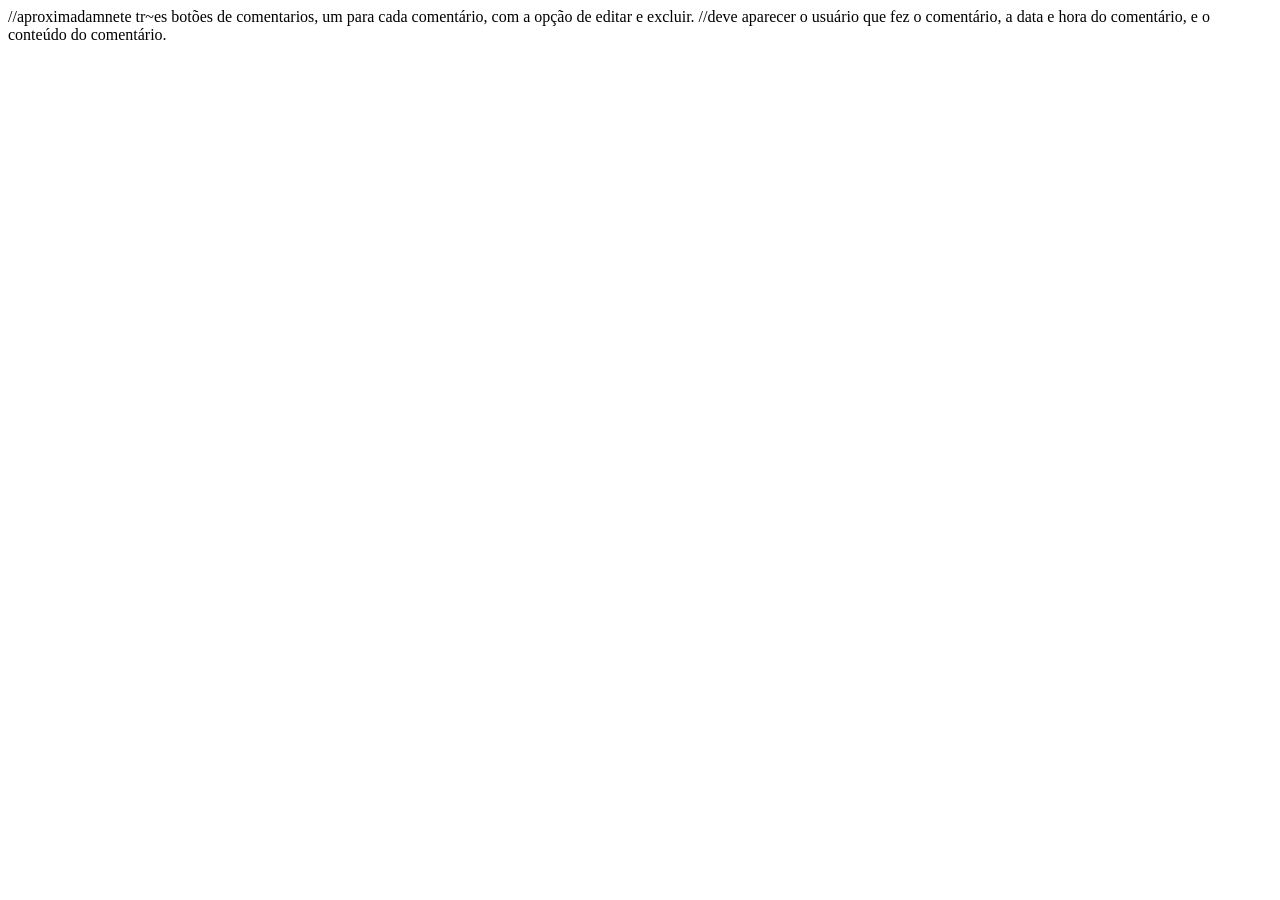
==== Comments/Index.html @ 8a9ef4f1 "instruções do index" ====
<!DOCTYPE html>
<html lang="en">
<head>
    <meta charset="UTF-8">
    <meta name="viewport" content="width=device-width, initial-scale=1.0">
    <title>Document</title>
</head>
<body>
    
</body>
</html>

//aproximadamnete tr~es botões de comentarios, um para cada comentário, com a opção de editar e excluir.
//deve aparecer o usuário que fez o comentário, a data e hora do comentário, e o conteúdo do comentário.
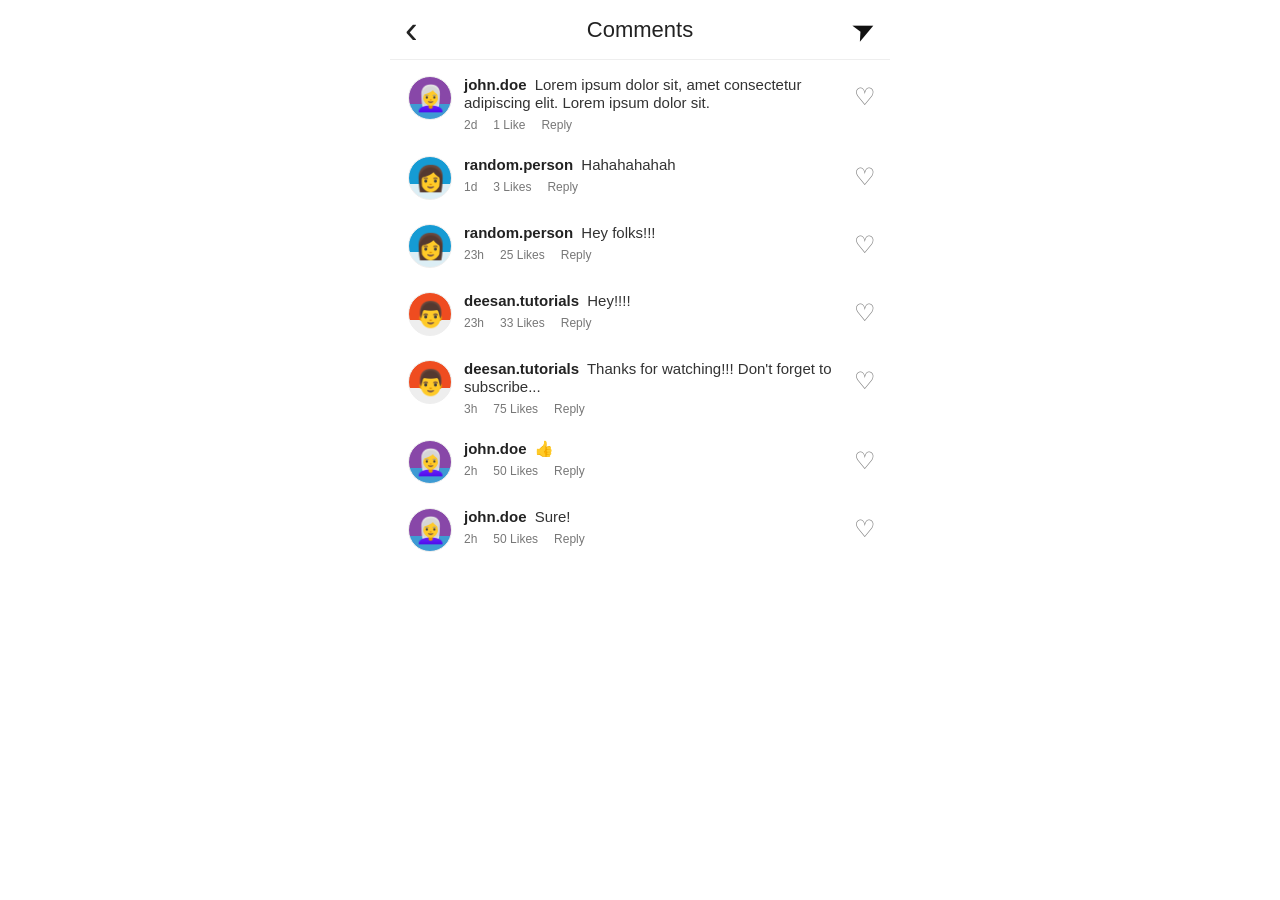
==== commit 689cc179: "Comments" ====
--- a/Comments/Index.html
+++ b/Comments/Index.html
@@ -1,14 +1,249 @@
 <!DOCTYPE html>
-<html lang="en">
+<html lang="pt-BR">
+
 <head>
     <meta charset="UTF-8">
     <meta name="viewport" content="width=device-width, initial-scale=1.0">
-    <title>Document</title>
+
+    <title>Comments</title>
+
+    <link rel="stylesheet" href="style.css">
 </head>
+
 <body>
-    
+
+    <div class="comments-container">
+
+        <!-- CABEÇALHO -->
+        <header class="comments-header">
+
+            <button class="voltar">
+                ‹
+            </button>
+
+            <h1>Comments</h1>
+
+            <button class="enviar">
+                ➤
+            </button>
+
+        </header>
+
+
+        <!-- COMENTÁRIOS -->
+
+        <div class="comments-list">
+
+
+            <!-- COMENTÁRIO 1 -->
+            <div class="comment">
+
+                <div class="avatar avatar-roxo">
+                    👩‍🦳
+                </div>
+
+                <div class="comment-content">
+
+                    <div class="comment-text">
+                        <strong>john.doe</strong>
+                        Lorem ipsum dolor sit, amet consectetur
+                        adipiscing elit. Lorem ipsum dolor sit.
+                    </div>
+
+                    <div class="comment-info">
+                        <span>2d</span>
+                        <span>1 Like</span>
+                        <span>Reply</span>
+                    </div>
+
+                </div>
+
+                <button class="like">
+                    ♡
+                </button>
+
+            </div>
+
+
+            <!-- COMENTÁRIO 2 -->
+            <div class="comment">
+
+                <div class="avatar avatar-azul">
+                    👩
+                </div>
+
+                <div class="comment-content">
+
+                    <div class="comment-text">
+                        <strong>random.person</strong>
+                        Hahahahahah
+                    </div>
+
+                    <div class="comment-info">
+                        <span>1d</span>
+                        <span>3 Likes</span>
+                        <span>Reply</span>
+                    </div>
+
+                </div>
+
+                <button class="like">
+                    ♡
+                </button>
+
+            </div>
+
+
+            <!-- COMENTÁRIO 3 -->
+            <div class="comment">
+
+                <div class="avatar avatar-azul">
+                    👩
+                </div>
+
+                <div class="comment-content">
+
+                    <div class="comment-text">
+                        <strong>random.person</strong>
+                        Hey folks!!!
+                    </div>
+
+                    <div class="comment-info">
+                        <span>23h</span>
+                        <span>25 Likes</span>
+                        <span>Reply</span>
+                    </div>
+
+                </div>
+
+                <button class="like">
+                    ♡
+                </button>
+
+            </div>
+
+
+            <!-- COMENTÁRIO 4 -->
+            <div class="comment">
+
+                <div class="avatar avatar-vermelho">
+                    👨
+                </div>
+
+                <div class="comment-content">
+
+                    <div class="comment-text">
+                        <strong>deesan.tutorials</strong>
+                        Hey!!!!
+                    </div>
+
+                    <div class="comment-info">
+                        <span>23h</span>
+                        <span>33 Likes</span>
+                        <span>Reply</span>
+                    </div>
+
+                </div>
+
+                <button class="like">
+                    ♡
+                </button>
+
+            </div>
+
+
+            <!-- COMENTÁRIO 5 -->
+            <div class="comment">
+
+                <div class="avatar avatar-vermelho">
+                    👨
+                </div>
+
+                <div class="comment-content">
+
+                    <div class="comment-text">
+                        <strong>deesan.tutorials</strong>
+                        Thanks for watching!!! Don't forget to subscribe...
+                    </div>
+
+                    <div class="comment-info">
+                        <span>3h</span>
+                        <span>75 Likes</span>
+                        <span>Reply</span>
+                    </div>
+
+                </div>
+
+                <button class="like">
+                    ♡
+                </button>
+
+            </div>
+
+
+            <!-- COMENTÁRIO 6 -->
+            <div class="comment">
+
+                <div class="avatar avatar-roxo">
+                    👩‍🦳
+                </div>
+
+                <div class="comment-content">
+
+                    <div class="comment-text">
+                        <strong>john.doe</strong>
+                        👍
+                    </div>
+
+                    <div class="comment-info">
+                        <span>2h</span>
+                        <span>50 Likes</span>
+                        <span>Reply</span>
+                    </div>
+
+                </div>
+
+                <button class="like">
+                    ♡
+                </button>
+
+            </div>
+
+
+            <!-- COMENTÁRIO 7 -->
+            <div class="comment">
+
+                <div class="avatar avatar-roxo">
+                    👩‍🦳
+                </div>
+
+                <div class="comment-content">
+
+                    <div class="comment-text">
+                        <strong>john.doe</strong>
+                        Sure!
+                    </div>
+
+                    <div class="comment-info">
+                        <span>2h</span>
+                        <span>50 Likes</span>
+                        <span>Reply</span>
+                    </div>
+
+                </div>
+
+                <button class="like">
+                    ♡
+                </button>
+
+            </div>
+
+        </div>
+
+    </div>
+
 </body>
 </html>
 
-//aproximadamnete tr~es botões de comentarios, um para cada comentário, com a opção de editar e excluir.
-//deve aparecer o usuário que fez o comentário, a data e hora do comentário, e o conteúdo do comentário.+<!-- //aproximadamnete tr~es botões de comentarios, um para cada comentário, com a opção de editar e excluir.
+//deve aparecer o usuário que fez o comentário, a data e hora do comentário, e o conteúdo do comentário. -->
--- a/Comments/style.css
+++ b/Comments/style.css
@@ -0,0 +1,222 @@
+* {
+    margin: 0;
+    padding: 0;
+    box-sizing: border-box;
+}
+
+body {
+    font-family: Arial, Helvetica, sans-serif;
+    background-color: #ffffff;
+    color: #222;
+}
+
+
+/* CONTAINER */
+
+.comments-container {
+    width: 100%;
+    max-width: 500px;
+    margin: 0 auto;
+    background-color: white;
+    min-height: 100vh;
+}
+
+
+/* CABEÇALHO */
+
+.comments-header {
+    height: 60px;
+
+    display: flex;
+    align-items: center;
+    justify-content: space-between;
+
+    padding: 0 15px;
+
+    border-bottom: 1px solid #eeeeee;
+
+    position: relative;
+}
+
+.comments-header h1 {
+    position: absolute;
+    left: 50%;
+    transform: translateX(-50%);
+
+    font-size: 22px;
+    font-weight: 500;
+}
+
+
+/* BOTÃO VOLTAR */
+
+.voltar {
+    background: none;
+    border: none;
+
+    font-size: 38px;
+    font-weight: 300;
+
+    line-height: 1;
+
+    cursor: pointer;
+
+    color: #222;
+}
+
+
+/* BOTÃO ENVIAR */
+
+.enviar {
+    background: none;
+    border: none;
+
+    font-size: 28px;
+
+    transform: rotate(-25deg);
+
+    cursor: pointer;
+
+    color: #111;
+}
+
+
+/* LISTA */
+
+.comments-list {
+    width: 100%;
+}
+
+
+/* COMENTÁRIO */
+
+.comment {
+    width: 100%;
+
+    display: flex;
+    align-items: flex-start;
+
+    padding: 16px 16px 8px 18px;
+
+    position: relative;
+}
+
+
+/* AVATAR */
+
+.avatar {
+    width: 44px;
+    height: 44px;
+
+    min-width: 44px;
+
+    border-radius: 50%;
+
+    display: flex;
+    align-items: center;
+    justify-content: center;
+
+    font-size: 25px;
+
+    margin-right: 12px;
+
+    border: 1px solid #eee;
+}
+
+.avatar-roxo {
+    background: linear-gradient(
+        to bottom,
+        #8847a8 0%,
+        #8847a8 65%,
+        #3e9bd3 65%,
+        #3e9bd3 100%
+    );
+}
+
+.avatar-azul {
+    background: linear-gradient(
+        to bottom,
+        #159bd4 0%,
+        #159bd4 65%,
+        #dceef5 65%,
+        #dceef5 100%
+    );
+}
+
+.avatar-vermelho {
+    background: linear-gradient(
+        to bottom,
+        #ef4c20 0%,
+        #ef4c20 65%,
+        #eeeeee 65%,
+        #eeeeee 100%
+    );
+}
+
+
+/* TEXTO DO COMENTÁRIO */
+
+.comment-content {
+    flex: 1;
+
+    padding-right: 25px;
+}
+
+.comment-text {
+    font-size: 15px;
+
+    line-height: 18px;
+
+    color: #333;
+}
+
+.comment-text strong {
+    font-weight: 700;
+    color: #222;
+
+    margin-right: 4px;
+}
+
+
+/* INFORMAÇÕES */
+
+.comment-info {
+    display: flex;
+
+    gap: 16px;
+
+    margin-top: 6px;
+
+    color: #777;
+
+    font-size: 12px;
+}
+
+.comment-info span {
+    white-space: nowrap;
+}
+
+
+/* CORAÇÃO */
+
+.like {
+    position: absolute;
+
+    right: 14px;
+    top: 23px;
+
+    background: none;
+    border: none;
+
+    font-size: 24px;
+
+    color: #777;
+
+    cursor: pointer;
+
+    font-family: Arial, sans-serif;
+}
+
+.like:hover {
+    color: #333;
+}
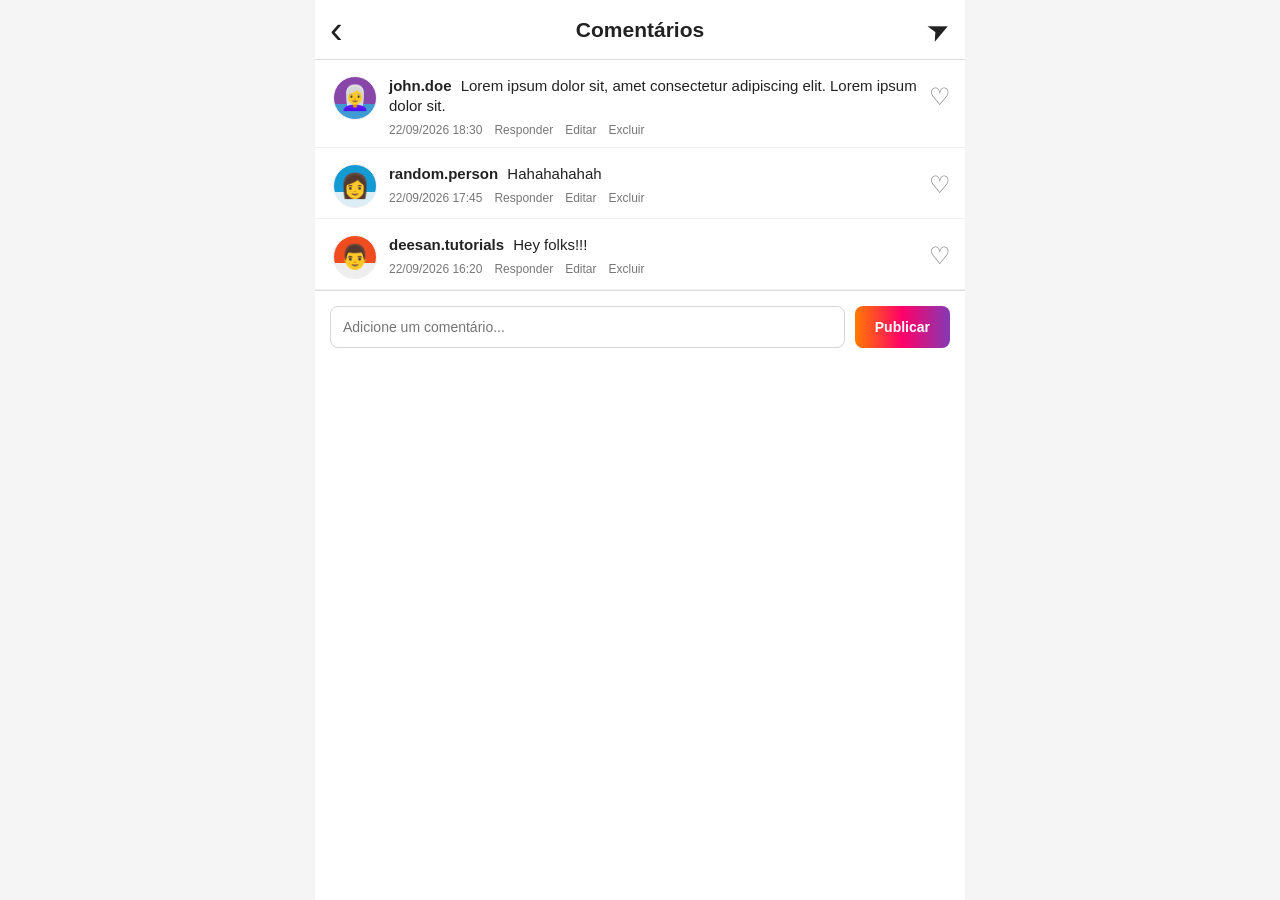
==== commit b722c4b0: "Comments" ====
--- a/Comments/Index.html
+++ b/Comments/Index.html
@@ -2,12 +2,22 @@
 <html lang="pt-BR">
 
 <head>
+
     <meta charset="UTF-8">
-    <meta name="viewport" content="width=device-width, initial-scale=1.0">
-
-    <title>Comments</title>
-
-    <link rel="stylesheet" href="style.css">
+
+    <meta
+        name="viewport"
+        content="width=device-width, initial-scale=1.0"
+    >
+
+    <title>Comentários - InstaBook</title>
+
+    <!-- CSS GLOBAL -->
+    <link rel="stylesheet" href="../style.css">
+
+    <!-- CSS ESPECÍFICO -->
+    <link rel="stylesheet" href="./style.css">
+
 </head>
 
 <body>
@@ -15,28 +25,43 @@
     <div class="comments-container">
 
         <!-- CABEÇALHO -->
+
         <header class="comments-header">
 
-            <button class="voltar">
+            <button
+                class="voltar"
+                id="backButton"
+            >
                 ‹
             </button>
 
-            <h1>Comments</h1>
-
-            <button class="enviar">
+            <h1>
+                Comentários
+            </h1>
+
+            <button
+                class="enviar"
+                id="sendButton"
+            >
                 ➤
             </button>
 
         </header>
 
 
-        <!-- COMENTÁRIOS -->
-
-        <div class="comments-list">
-
+        <!-- LISTA DE COMENTÁRIOS -->
+
+        <div
+            class="comments-list"
+            id="commentsList"
+        >
 
             <!-- COMENTÁRIO 1 -->
-            <div class="comment">
+
+            <div
+                class="comment"
+                data-comment-id="1"
+            >
 
                 <div class="avatar avatar-roxo">
                     👩‍🦳
@@ -45,15 +70,34 @@
                 <div class="comment-content">
 
                     <div class="comment-text">
-                        <strong>john.doe</strong>
+
+                        <strong>
+                            john.doe
+                        </strong>
+
                         Lorem ipsum dolor sit, amet consectetur
                         adipiscing elit. Lorem ipsum dolor sit.
+
                     </div>
 
                     <div class="comment-info">
-                        <span>2d</span>
-                        <span>1 Like</span>
-                        <span>Reply</span>
+
+                        <span>
+                            22/09/2026 18:30
+                        </span>
+
+                        <button class="comment-action">
+                            Responder
+                        </button>
+
+                        <button class="comment-action edit-button">
+                            Editar
+                        </button>
+
+                        <button class="comment-action delete-button">
+                            Excluir
+                        </button>
+
                     </div>
 
                 </div>
@@ -66,7 +110,11 @@
 
 
             <!-- COMENTÁRIO 2 -->
-            <div class="comment">
+
+            <div
+                class="comment"
+                data-comment-id="2"
+            >
 
                 <div class="avatar avatar-azul">
                     👩
@@ -75,14 +123,33 @@
                 <div class="comment-content">
 
                     <div class="comment-text">
-                        <strong>random.person</strong>
+
+                        <strong>
+                            random.person
+                        </strong>
+
                         Hahahahahah
+
                     </div>
 
                     <div class="comment-info">
-                        <span>1d</span>
-                        <span>3 Likes</span>
-                        <span>Reply</span>
+
+                        <span>
+                            22/09/2026 17:45
+                        </span>
+
+                        <button class="comment-action">
+                            Responder
+                        </button>
+
+                        <button class="comment-action edit-button">
+                            Editar
+                        </button>
+
+                        <button class="comment-action delete-button">
+                            Excluir
+                        </button>
+
                     </div>
 
                 </div>
@@ -95,23 +162,46 @@
 
 
             <!-- COMENTÁRIO 3 -->
-            <div class="comment">
-
-                <div class="avatar avatar-azul">
-                    👩
+
+            <div
+                class="comment"
+                data-comment-id="3"
+            >
+
+                <div class="avatar avatar-vermelho">
+                    👨
                 </div>
 
                 <div class="comment-content">
 
                     <div class="comment-text">
-                        <strong>random.person</strong>
+
+                        <strong>
+                            deesan.tutorials
+                        </strong>
+
                         Hey folks!!!
+
                     </div>
 
                     <div class="comment-info">
-                        <span>23h</span>
-                        <span>25 Likes</span>
-                        <span>Reply</span>
+
+                        <span>
+                            22/09/2026 16:20
+                        </span>
+
+                        <button class="comment-action">
+                            Responder
+                        </button>
+
+                        <button class="comment-action edit-button">
+                            Editar
+                        </button>
+
+                        <button class="comment-action delete-button">
+                            Excluir
+                        </button>
+
                     </div>
 
                 </div>
@@ -122,128 +212,34 @@
 
             </div>
 
-
-            <!-- COMENTÁRIO 4 -->
-            <div class="comment">
-
-                <div class="avatar avatar-vermelho">
-                    👨
-                </div>
-
-                <div class="comment-content">
-
-                    <div class="comment-text">
-                        <strong>deesan.tutorials</strong>
-                        Hey!!!!
-                    </div>
-
-                    <div class="comment-info">
-                        <span>23h</span>
-                        <span>33 Likes</span>
-                        <span>Reply</span>
-                    </div>
-
-                </div>
-
-                <button class="like">
-                    ♡
-                </button>
-
-            </div>
-
-
-            <!-- COMENTÁRIO 5 -->
-            <div class="comment">
-
-                <div class="avatar avatar-vermelho">
-                    👨
-                </div>
-
-                <div class="comment-content">
-
-                    <div class="comment-text">
-                        <strong>deesan.tutorials</strong>
-                        Thanks for watching!!! Don't forget to subscribe...
-                    </div>
-
-                    <div class="comment-info">
-                        <span>3h</span>
-                        <span>75 Likes</span>
-                        <span>Reply</span>
-                    </div>
-
-                </div>
-
-                <button class="like">
-                    ♡
-                </button>
-
-            </div>
-
-
-            <!-- COMENTÁRIO 6 -->
-            <div class="comment">
-
-                <div class="avatar avatar-roxo">
-                    👩‍🦳
-                </div>
-
-                <div class="comment-content">
-
-                    <div class="comment-text">
-                        <strong>john.doe</strong>
-                        👍
-                    </div>
-
-                    <div class="comment-info">
-                        <span>2h</span>
-                        <span>50 Likes</span>
-                        <span>Reply</span>
-                    </div>
-
-                </div>
-
-                <button class="like">
-                    ♡
-                </button>
-
-            </div>
-
-
-            <!-- COMENTÁRIO 7 -->
-            <div class="comment">
-
-                <div class="avatar avatar-roxo">
-                    👩‍🦳
-                </div>
-
-                <div class="comment-content">
-
-                    <div class="comment-text">
-                        <strong>john.doe</strong>
-                        Sure!
-                    </div>
-
-                    <div class="comment-info">
-                        <span>2h</span>
-                        <span>50 Likes</span>
-                        <span>Reply</span>
-                    </div>
-
-                </div>
-
-                <button class="like">
-                    ♡
-                </button>
-
-            </div>
-
         </div>
 
+
+        <!-- CAMPO DE NOVO COMENTÁRIO -->
+
+        <div class="new-comment">
+
+            <input
+                type="text"
+                id="commentInput"
+                class="input"
+                placeholder="Adicione um comentário..."
+            >
+
+            <button
+                class="primary-button"
+                id="addCommentButton"
+            >
+                Publicar
+            </button>
+
+        </div>
+
     </div>
 
+
+    <script src="./script5.js"></script>
+
 </body>
-</html>
-
-<!-- //aproximadamnete tr~es botões de comentarios, um para cada comentário, com a opção de editar e excluir.
-//deve aparecer o usuário que fez o comentário, a data e hora do comentário, e o conteúdo do comentário. -->+
+</html>
--- a/style.css
+++ b/style.css
@@ -0,0 +1,187 @@
+/* ========================================
+   INSTABOOK - CSS GLOBAL
+======================================== */
+
+
+/* ========================================
+   CORES
+======================================== */
+
+:root {
+
+    --primary-orange: #ff7a00;
+
+    --primary-pink: #ff0069;
+
+    --primary-purple: #833ab4;
+
+    --primary-gradient: linear-gradient(
+        90deg,
+        #ff7a00,
+        #ff0069,
+        #833ab4
+    );
+
+    --background-color: #f5f5f5;
+
+    --card-color: #ffffff;
+
+    --text-color: #222222;
+
+    --secondary-text: #777777;
+
+    --border-color: #dddddd;
+
+    --input-border: #d5d5d5;
+
+    --danger-color: #e63946;
+
+    --success-color: #2a9d8f;
+
+}
+
+
+/* ========================================
+   CONFIGURAÇÕES GERAIS
+======================================== */
+
+* {
+    margin: 0;
+
+    padding: 0;
+
+    box-sizing: border-box;
+}
+
+
+body {
+    font-family: Arial, Helvetica, sans-serif;
+
+    background-color: var(--background-color);
+
+    color: var(--text-color);
+}
+
+
+/* ========================================
+   BOTÃO PRINCIPAL
+======================================== */
+
+.primary-button {
+
+    border: none;
+
+    padding: 12px 20px;
+
+    border-radius: 8px;
+
+    background: var(--primary-gradient);
+
+    color: white;
+
+    font-size: 14px;
+
+    font-weight: bold;
+
+    cursor: pointer;
+
+    transition: 0.2s;
+}
+
+
+.primary-button:hover {
+
+    opacity: 0.9;
+
+    transform: translateY(-1px);
+}
+
+
+/* ========================================
+   CARD
+======================================== */
+
+.card {
+
+    background-color: var(--card-color);
+
+    border: 1px solid var(--border-color);
+
+    border-radius: 14px;
+
+    padding: 20px;
+
+    box-shadow: 0 2px 8px rgba(0, 0, 0, 0.05);
+}
+
+
+/* ========================================
+   INPUT
+======================================== */
+
+.input {
+
+    width: 100%;
+
+    padding: 12px;
+
+    border: 1px solid var(--input-border);
+
+    border-radius: 8px;
+
+    outline: none;
+
+    font-family: Arial, Helvetica, sans-serif;
+
+    font-size: 14px;
+
+    transition: 0.2s;
+}
+
+
+.input:focus {
+
+    border-color: var(--primary-pink);
+
+    box-shadow:
+        0 0 0 3px
+        rgba(214, 36, 159, 0.10);
+}
+
+
+/* ========================================
+   TÍTULOS
+======================================== */
+
+.page-title {
+
+    font-size: 28px;
+
+    color: var(--text-color);
+
+    margin-bottom: 8px;
+}
+
+
+.page-subtitle {
+
+    color: var(--secondary-text);
+
+    font-size: 14px;
+
+    margin-bottom: 25px;
+}
+
+
+/* ========================================
+   RESPONSIVIDADE
+======================================== */
+
+@media (max-width: 600px) {
+
+    .page-title {
+
+        font-size: 23px;
+    }
+
+}
--- a/Comments/style.css
+++ b/Comments/style.css
@@ -1,28 +1,29 @@
-* {
-    margin: 0;
-    padding: 0;
-    box-sizing: border-box;
-}
+/* ========================================
+   COMMENTS
+======================================== */
 
 body {
-    font-family: Arial, Helvetica, sans-serif;
-    background-color: #ffffff;
-    color: #222;
-}
-
-
-/* CONTAINER */
+    min-height: 100vh;
+    background-color: var(--background-color);
+}
+
+
+/* ========================================
+   CONTAINER
+======================================== */
 
 .comments-container {
     width: 100%;
-    max-width: 500px;
+    max-width: 650px;
+    min-height: 100vh;
     margin: 0 auto;
-    background-color: white;
-    min-height: 100vh;
-}
-
-
-/* CABEÇALHO */
+    background-color: var(--card-color);
+}
+
+
+/* ========================================
+   CABEÇALHO
+======================================== */
 
 .comments-header {
     height: 60px;
@@ -33,76 +34,96 @@
 
     padding: 0 15px;
 
-    border-bottom: 1px solid #eeeeee;
-
-    position: relative;
+    border-bottom: 1px solid var(--border-color);
+
+    position: sticky;
+    top: 0;
+
+    background-color: var(--card-color);
+
+    z-index: 10;
 }
 
 .comments-header h1 {
     position: absolute;
+
     left: 50%;
+
     transform: translateX(-50%);
 
-    font-size: 22px;
-    font-weight: 500;
-}
-
-
-/* BOTÃO VOLTAR */
-
-.voltar {
-    background: none;
-    border: none;
-
-    font-size: 38px;
-    font-weight: 300;
-
-    line-height: 1;
-
-    cursor: pointer;
-
-    color: #222;
-}
-
-
-/* BOTÃO ENVIAR */
-
+    font-size: 21px;
+
+    font-weight: 600;
+
+    color: var(--text-color);
+}
+
+
+/* ========================================
+   BOTÕES DO CABEÇALHO
+======================================== */
+
+.voltar,
 .enviar {
     background: none;
     border: none;
 
-    font-size: 28px;
+    cursor: pointer;
+
+    color: var(--text-color);
+}
+
+.voltar {
+    font-size: 38px;
+
+    line-height: 1;
+
+    font-weight: 300;
+}
+
+.enviar {
+    font-size: 27px;
 
     transform: rotate(-25deg);
-
-    cursor: pointer;
-
-    color: #111;
-}
-
-
-/* LISTA */
+}
+
+.voltar:hover,
+.enviar:hover {
+    color: var(--primary-pink);
+}
+
+
+/* ========================================
+   LISTA
+======================================== */
 
 .comments-list {
     width: 100%;
 }
 
 
-/* COMENTÁRIO */
+/* ========================================
+   COMENTÁRIO
+======================================== */
 
 .comment {
     width: 100%;
 
     display: flex;
+
     align-items: flex-start;
 
-    padding: 16px 16px 8px 18px;
+    padding: 16px 16px 10px 18px;
 
     position: relative;
-}
-
-
-/* AVATAR */
+
+    border-bottom: 1px solid #f0f0f0;
+}
+
+
+/* ========================================
+   AVATAR
+======================================== */
 
 .avatar {
     width: 44px;
@@ -113,14 +134,15 @@
     border-radius: 50%;
 
     display: flex;
+
     align-items: center;
     justify-content: center;
 
-    font-size: 25px;
+    font-size: 24px;
 
     margin-right: 12px;
 
-    border: 1px solid #eee;
+    border: 1px solid #eeeeee;
 }
 
 .avatar-roxo {
@@ -154,50 +176,89 @@
 }
 
 
-/* TEXTO DO COMENTÁRIO */
+/* ========================================
+   CONTEÚDO
+======================================== */
 
 .comment-content {
     flex: 1;
 
-    padding-right: 25px;
+    padding-right: 30px;
 }
 
 .comment-text {
     font-size: 15px;
 
-    line-height: 18px;
-
-    color: #333;
+    line-height: 20px;
+
+    color: var(--text-color);
 }
 
 .comment-text strong {
     font-weight: 700;
-    color: #222;
-
-    margin-right: 4px;
-}
-
-
-/* INFORMAÇÕES */
+
+    margin-right: 5px;
+}
+
+
+/* ========================================
+   INFORMAÇÕES
+======================================== */
 
 .comment-info {
     display: flex;
 
-    gap: 16px;
-
-    margin-top: 6px;
-
-    color: #777;
+    align-items: center;
+
+    gap: 12px;
+
+    margin-top: 7px;
+
+    color: var(--secondary-text);
 
     font-size: 12px;
-}
-
-.comment-info span {
-    white-space: nowrap;
-}
-
-
-/* CORAÇÃO */
+
+    flex-wrap: wrap;
+}
+
+
+/* ========================================
+   AÇÕES DO COMENTÁRIO
+======================================== */
+
+.comment-action {
+    border: none;
+
+    background: none;
+
+    color: var(--secondary-text);
+
+    font-size: 12px;
+
+    cursor: pointer;
+
+    padding: 0;
+}
+
+.comment-action:hover {
+    color: var(--primary-pink);
+
+    text-decoration: underline;
+}
+
+
+/* ========================================
+   EXCLUIR
+======================================== */
+
+.delete-button:hover {
+    color: var(--danger-color);
+}
+
+
+/* ========================================
+   CURTIR
+======================================== */
 
 .like {
     position: absolute;
@@ -206,17 +267,93 @@
     top: 23px;
 
     background: none;
+
     border: none;
 
     font-size: 24px;
 
-    color: #777;
+    color: var(--secondary-text);
 
     cursor: pointer;
-
-    font-family: Arial, sans-serif;
 }
 
 .like:hover {
-    color: #333;
+    color: var(--primary-pink);
+}
+
+.like.liked {
+    color: var(--primary-pink);
+}
+
+
+/* ========================================
+   NOVO COMENTÁRIO
+======================================== */
+
+.new-comment {
+    display: flex;
+
+    gap: 10px;
+
+    padding: 15px;
+
+    border-top: 1px solid var(--border-color);
+
+    position: sticky;
+
+    bottom: 0;
+
+    background-color: var(--card-color);
+}
+
+.new-comment .input {
+    flex: 1;
+}
+
+.new-comment .primary-button {
+    white-space: nowrap;
+}
+
+
+/* ========================================
+   RESPONSIVIDADE
+======================================== */
+
+@media (max-width: 600px) {
+
+    .comments-container {
+        max-width: 100%;
+    }
+
+    .comment {
+        padding-left: 12px;
+        padding-right: 12px;
+    }
+
+    .avatar {
+        width: 40px;
+        height: 40px;
+
+        min-width: 40px;
+
+        font-size: 21px;
+
+        margin-right: 10px;
+    }
+
+    .comment-text {
+        font-size: 14px;
+    }
+
+    .comment-info {
+        gap: 9px;
+    }
+
+    .new-comment {
+        padding: 10px;
+    }
+
+    .new-comment .primary-button {
+        padding: 10px 13px;
+    }
 }
